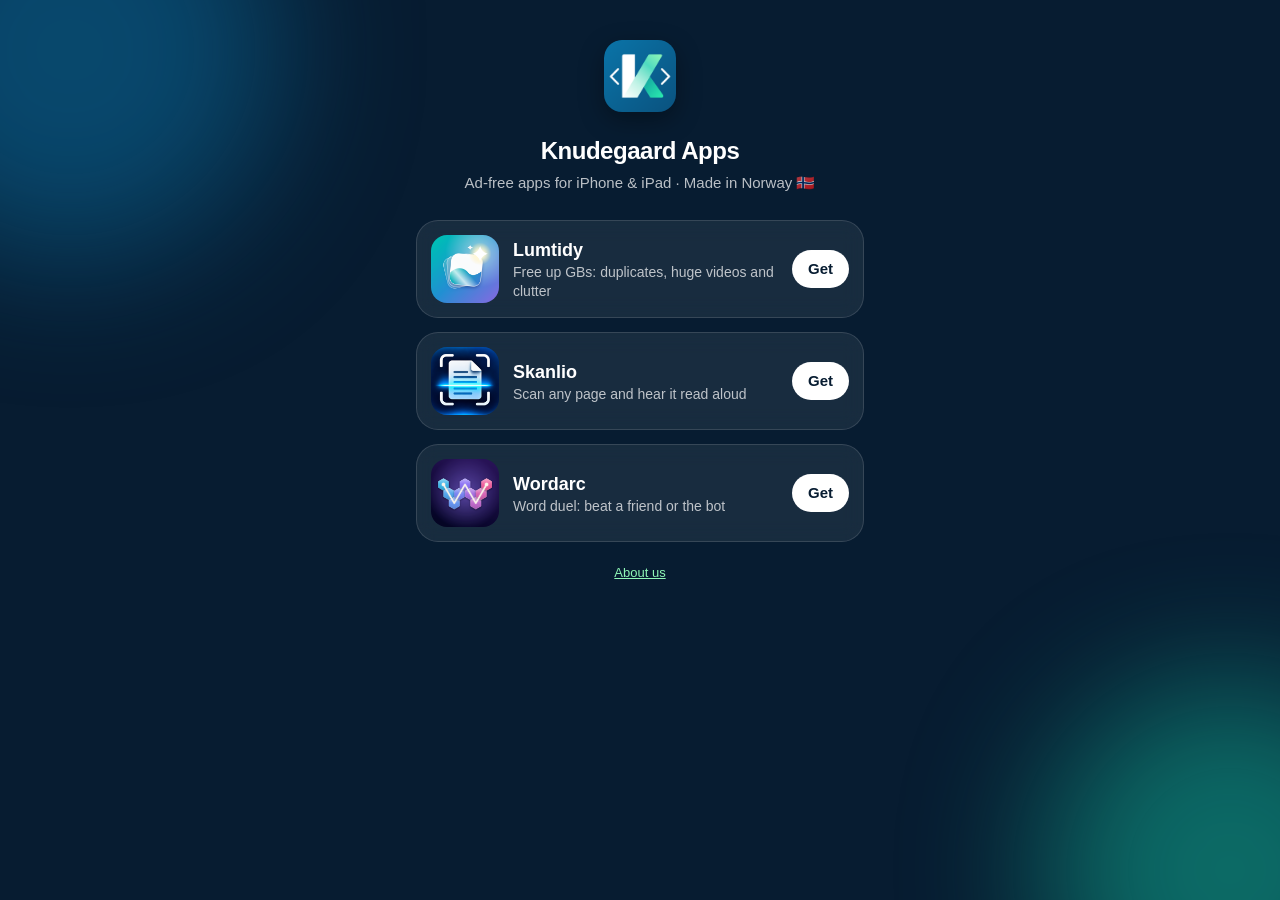
==== apps/index.html @ 6a663374 "Lenkeside for TikTok/YouTube: /apps med alle tre appene Co-Authored-By: Claude Opus 5.5 <noreply@ant" ====
<!doctype html>
<html lang="en">
<head>
<meta charset="utf-8">
<meta name="viewport" content="width=device-width, initial-scale=1">
<title>Knudegaard Apps – our apps</title>
<meta name="description" content="Ad-free apps for iPhone and iPad from Norway: Lumtidy, Skanlio and Wordarc.">
<meta name="theme-color" content="#071c31">
<meta property="og:title" content="Knudegaard Apps – ad-free apps from Norway">
<meta property="og:description" content="Lumtidy · Skanlio · Wordarc – free on the App Store">
<link rel="icon" href="../assets/favicon.svg" type="image/svg+xml"><link rel="apple-touch-icon" href="../assets/apple-touch-icon.png">
<style>
:root { --bg:#071c31; --card:rgba(255,255,255,.07); --line:rgba(255,255,255,.13); --text:#fff; --muted:rgba(255,255,255,.72); }
* { box-sizing:border-box; }
html { -webkit-text-size-adjust:100%; }
body { margin:0; min-height:100vh; background:var(--bg); color:var(--text); overflow-x:hidden; isolation:isolate;
  font:17px/1.45 -apple-system, BlinkMacSystemFont, "Segoe UI", Roboto, Helvetica, Arial, sans-serif; }
.blob { position:fixed; border-radius:50%; filter:blur(70px); opacity:.5; z-index:-1; }
.b1 { width:420px; height:420px; background:#0a74a8; top:-160px; left:-140px; }
.b2 { width:380px; height:380px; background:#12b89a; bottom:-160px; right:-140px; }
main { max-width:480px; margin:0 auto; padding:40px 16px 32px; }
.top { text-align:center; margin-bottom:26px; }
.top img { width:72px; height:72px; border-radius:18px; box-shadow:0 8px 24px rgba(0,0,0,.35); }
h1 { font-size:24px; margin:14px 0 4px; letter-spacing:-.02em; }
.top p { margin:0; color:var(--muted); font-size:15px; }
.app { display:flex; gap:14px; align-items:center; background:var(--card); border:1px solid var(--line); border-radius:22px;
  padding:14px; margin-bottom:14px; text-decoration:none; color:inherit; backdrop-filter:blur(10px); transition:transform .15s; }
.app:active { transform:scale(.98); }
.app img { width:68px; height:68px; border-radius:16px; flex:none; }
.txt { flex:1; min-width:0; }
.txt strong { display:block; font-size:18px; }
.txt span { display:block; color:var(--muted); font-size:14px; line-height:1.35; }
.get { flex:none; background:#fff; color:#071c31; font-weight:700; font-size:15px; padding:8px 16px; border-radius:99px; }
.note { text-align:center; color:var(--muted); font-size:13px; margin-top:22px; }
.note a { color:#8ff7b6; }
</style>
</head>
<body>
<div class="blob b1"></div><div class="blob b2"></div>
<main>
  <div class="top">
    <img src="../assets/apple-touch-icon.png" alt="">
    <h1>Knudegaard Apps</h1>
    <p data-en="Ad-free apps for iPhone &amp; iPad · Made in Norway 🇳🇴" data-nb="Apper uten reklame for iPhone og iPad · Laget i Norge 🇳🇴">Ad-free apps for iPhone &amp; iPad · Made in Norway 🇳🇴</p>
  </div>
  <a class="app" href="https://apps.apple.com/app/id6837622107">
    <img src="../assets/lumtidy.png" alt="">
    <div class="txt"><strong>Lumtidy</strong><span data-en="Free up GBs: duplicates, huge videos and clutter" data-nb="Frigjør GB: duplikater, store videoer og rot">Free up GBs: duplicates, huge videos and clutter</span></div>
    <span class="get" data-en="Get" data-nb="Hent">Get</span>
  </a>
  <a class="app" href="https://apps.apple.com/app/id6831059399">
    <img src="../assets/skanlio.png" alt="">
    <div class="txt"><strong>Skanlio</strong><span data-en="Scan any page and hear it read aloud" data-nb="Skann en side og hør den lest høyt">Scan any page and hear it read aloud</span></div>
    <span class="get" data-en="Get" data-nb="Hent">Get</span>
  </a>
  <a class="app" href="https://apps.apple.com/app/id6838085353">
    <img src="../assets/wordarc.png" alt="">
    <div class="txt"><strong>Wordarc</strong><span data-en="Word duel: beat a friend or the bot" data-nb="Ordduell: slå en venn eller boten">Word duel: beat a friend or the bot</span></div>
    <span class="get" data-en="Get" data-nb="Hent">Get</span>
  </a>
  <p class="note"><a href="../en/" data-en="About us" data-nb="Om oss">About us</a></p>
</main>
<script>
if ((navigator.language || '').toLowerCase().match(/^(nb|no|nn)/)) {
  document.documentElement.lang = 'nb';
  document.querySelectorAll('[data-nb]').forEach(e => e.innerHTML = e.dataset.nb);
  document.querySelector('.note a').href = '../';
}
</script>
</body>
</html>
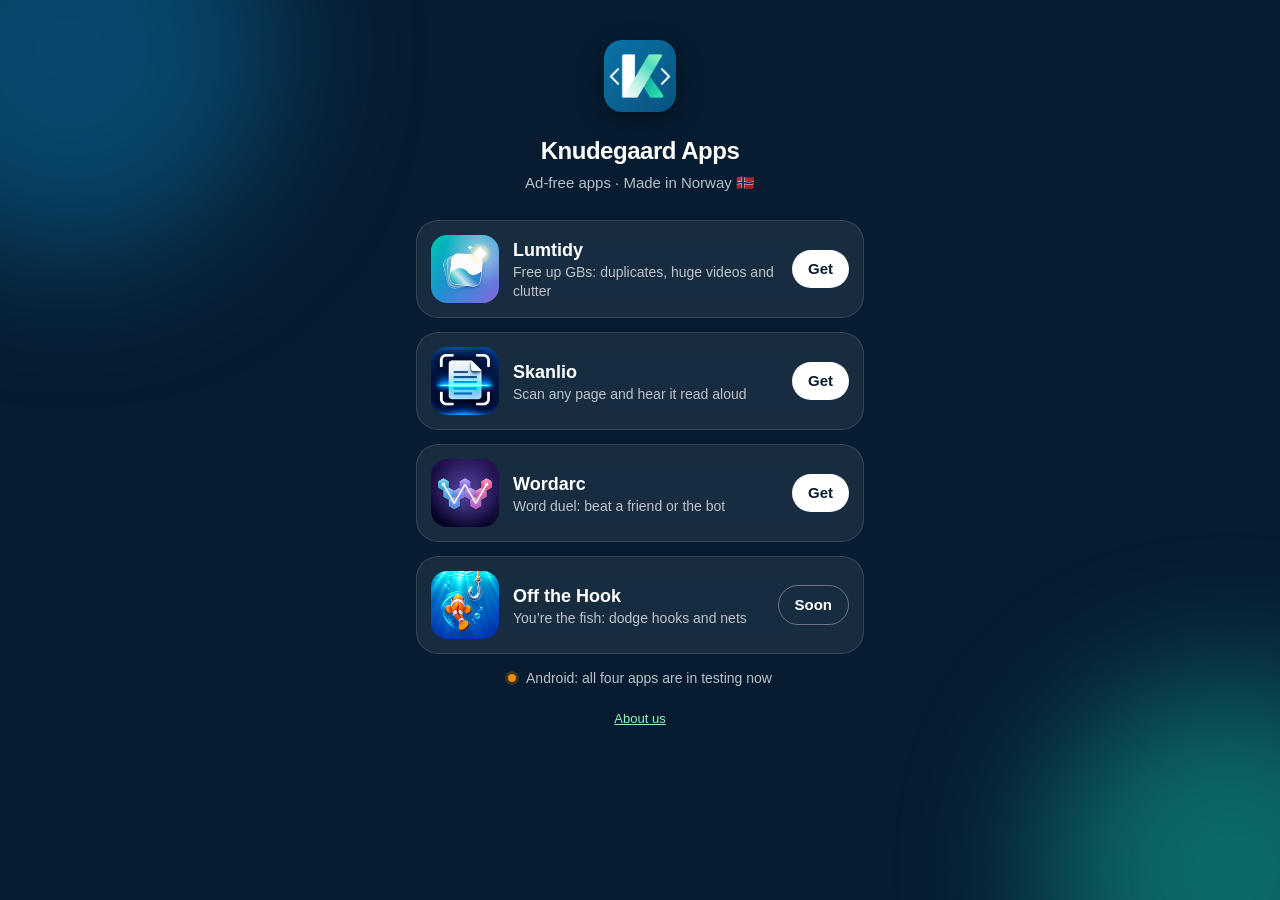
==== commit 9221571d: "Delingsbilde, sitemap og hreflang, 404-side, felles topp/bunn på personvernsidene, oppdatert lenkesi" ====
--- a/apps/index.html
+++ b/apps/index.html
@@ -4,10 +4,14 @@
 <meta charset="utf-8">
 <meta name="viewport" content="width=device-width, initial-scale=1">
 <title>Knudegaard Apps – our apps</title>
-<meta name="description" content="Ad-free apps for iPhone and iPad from Norway: Lumtidy, Skanlio and Wordarc.">
+<meta name="description" content="Ad-free apps from Norway: Lumtidy, Skanlio, Wordarc and Off the Hook. On iPhone and iPad, Android coming soon.">
 <meta name="theme-color" content="#071c31">
+<meta property="og:type" content="website"><meta property="og:url" content="https://knudegaard.no/apps/">
 <meta property="og:title" content="Knudegaard Apps – ad-free apps from Norway">
-<meta property="og:description" content="Lumtidy · Skanlio · Wordarc – free on the App Store">
+<meta property="og:description" content="Lumtidy · Skanlio · Wordarc · Off the Hook">
+<meta property="og:image" content="https://knudegaard.no/assets/og-en.png"><meta property="og:image:width" content="1200"><meta property="og:image:height" content="630">
+<meta name="twitter:card" content="summary_large_image">
+<link rel="canonical" href="https://knudegaard.no/apps/">
 <link rel="icon" href="../assets/favicon.svg" type="image/svg+xml"><link rel="apple-touch-icon" href="../assets/apple-touch-icon.png">
 <style>
 :root { --bg:#071c31; --card:rgba(255,255,255,.07); --line:rgba(255,255,255,.13); --text:#fff; --muted:rgba(255,255,255,.72); }
@@ -31,6 +35,9 @@
 .txt strong { display:block; font-size:18px; }
 .txt span { display:block; color:var(--muted); font-size:14px; line-height:1.35; }
 .get { flex:none; background:#fff; color:#071c31; font-weight:700; font-size:15px; padding:8px 16px; border-radius:99px; }
+.get.soon { background:transparent; color:#fff; border:1px solid rgba(255,255,255,.35); font-weight:600; }
+.android { display:flex; gap:10px; align-items:center; justify-content:center; margin:6px 0 0; color:var(--muted); font-size:14px; }
+.android::before { content:""; width:8px; height:8px; border-radius:50%; background:#f08c00; box-shadow:0 0 0 3px rgba(240,140,0,.2); }
 .note { text-align:center; color:var(--muted); font-size:13px; margin-top:22px; }
 .note a { color:#8ff7b6; }
 </style>
@@ -41,7 +48,7 @@
   <div class="top">
     <img src="../assets/apple-touch-icon.png" alt="">
     <h1>Knudegaard Apps</h1>
-    <p data-en="Ad-free apps for iPhone &amp; iPad · Made in Norway 🇳🇴" data-nb="Apper uten reklame for iPhone og iPad · Laget i Norge 🇳🇴">Ad-free apps for iPhone &amp; iPad · Made in Norway 🇳🇴</p>
+    <p data-en="Ad-free apps · Made in Norway 🇳🇴" data-nb="Apper uten reklame · Laget i Norge 🇳🇴">Ad-free apps · Made in Norway 🇳🇴</p>
   </div>
   <a class="app" href="https://apps.apple.com/app/id6837622107">
     <img src="../assets/lumtidy.png" alt="">
@@ -58,6 +65,12 @@
     <div class="txt"><strong>Wordarc</strong><span data-en="Word duel: beat a friend or the bot" data-nb="Ordduell: slå en venn eller boten">Word duel: beat a friend or the bot</span></div>
     <span class="get" data-en="Get" data-nb="Hent">Get</span>
   </a>
+  <a class="app" href="../offthehook/">
+    <img src="../assets/offthehook.png" alt="">
+    <div class="txt"><strong>Off the Hook</strong><span data-en="You’re the fish: dodge hooks and nets" data-nb="Du er fisken: unngå kroker og garn">You’re the fish: dodge hooks and nets</span></div>
+    <span class="get soon" data-en="Soon" data-nb="Snart">Soon</span>
+  </a>
+  <p class="android" data-en="Android: all four apps are in testing now" data-nb="Android: alle fire appene er i testing nå">Android: all four apps are in testing now</p>
   <p class="note"><a href="../en/" data-en="About us" data-nb="Om oss">About us</a></p>
 </main>
 <script>
